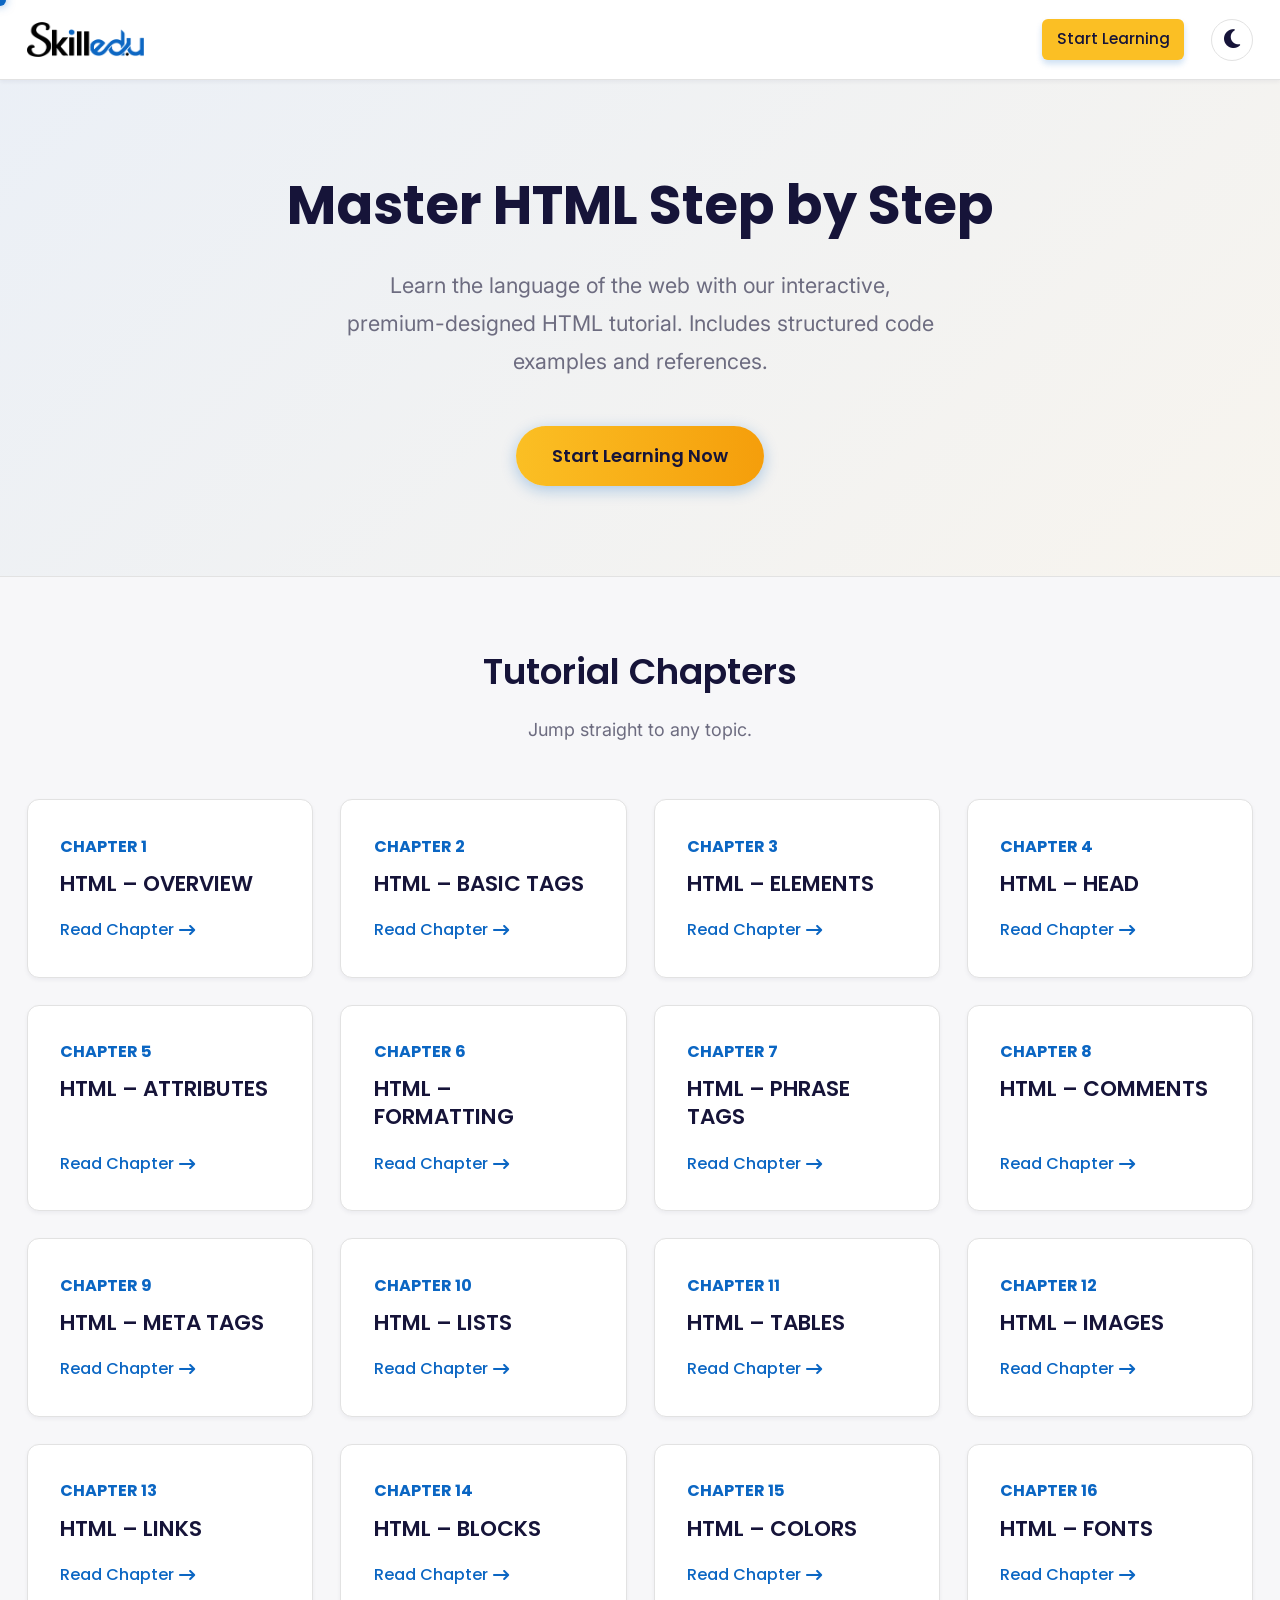
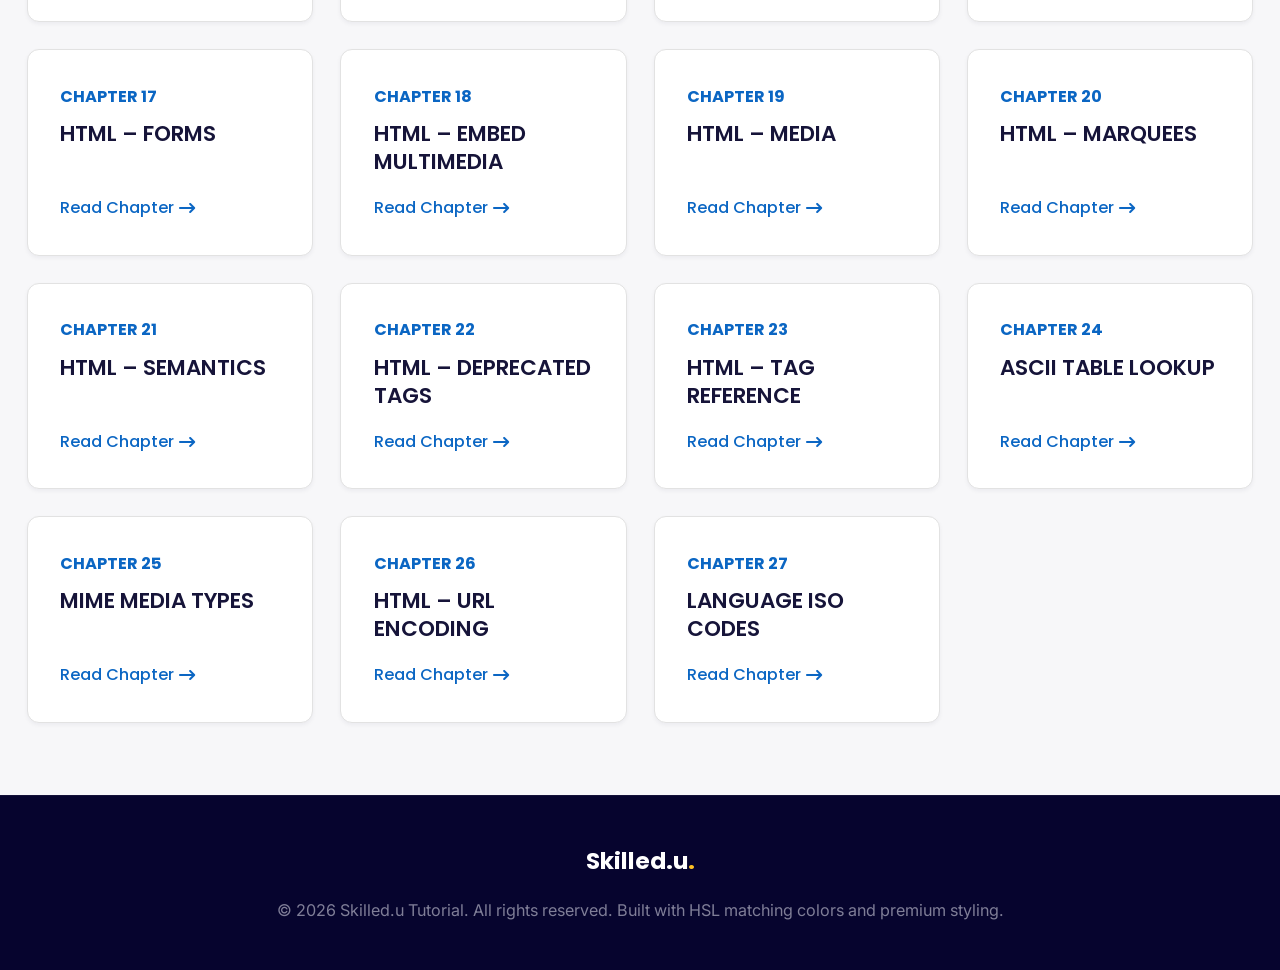
==== index.html @ fddc38c9 "Restructure: Move files to root directory for clean structure" ====
<!DOCTYPE html>
<html lang="en">

<head>
  <meta charset="UTF-8">
  <meta name="viewport" content="width=device-width, initial-scale=1.0">
  <title>Skilled.u - HTML Interactive Tutorial</title>
  <meta name="description"
    content="Learn HTML interactively from absolute basics to advanced reference tables with the Skilled.u premium style tutorial." />
  <meta property="og:title" content="Skilled.u - HTML Interactive Tutorial" />
  <meta property="og:description" content="Learn HTML interactively from absolute basics to advanced reference tables with the Skilled.u premium style tutorial." />
  <meta property="og:image" content="assets/images/skilledu-logo.png" />
  <meta property="og:type" content="website" />
  <meta name="twitter:card" content="summary_large_image" />
  <meta name="twitter:title" content="Skilled.u - HTML Interactive Tutorial" />
  <meta name="twitter:description" content="Learn HTML interactively from absolute basics to advanced reference tables with the Skilled.u premium style tutorial." />
  <meta name="robots" content="index, follow" />
  <!-- REPLACE WITH ACTUAL DOMAIN -->
  <link rel="canonical" href="https://example.com/index.html">
  <meta name="author" content="Skilled.u">
  <meta http-equiv="content-language" content="en">
  <meta name="theme-color" content="#0b66c3">
  <link rel="stylesheet" href="assets/css/style.css">
  <!-- FontAwesome Icons for Theme Toggle & UI Elements -->
  <link rel="stylesheet" href="https://cdnjs.cloudflare.com/ajax/libs/font-awesome/6.4.0/css/all.min.css">
  <!-- REPLACE WITH ACTUAL DOMAIN -->
  <script type="application/ld+json">
  {
    "@context": "https://schema.org",
    "@type": "Course",
    "name": "Skilled.u - HTML Interactive Tutorial",
    "description": "Learn HTML interactively from absolute basics to advanced reference tables with the Skilled.u premium style tutorial.",
    "provider": {
      "@type": "Organization",
      "name": "Skilled.u",
      "sameAs": "https://example.com"
    }
  }
  </script>
</head>

<body>

  <!-- Custom Cursor -->
  <div class="custom-cursor" id="customCursor"></div>

  <!-- Sticky Header -->
  <header class="main-header" id="mainHeader">
    <div class="container header-container">
      <a href="index.html" class="logo-link">
        <img src="assets/images/skilledu-logo-cropped.png" alt="Skilled.u HTML Tutorial Logo" class="navbar-logo navbar-logo-light">
        <img src="assets/images/Skilledu Logo White-cropped.png" alt="Skilled.u HTML Tutorial Logo"
          class="navbar-logo navbar-logo-dark">
      </a>

      <div class="header-actions">
        <a href="tutorial.html#ch1" class="back-home-btn">Start Learning</a>

        <!-- Theme Toggle -->
        <button class="theme-toggle-btn" id="themeToggleBtn" onclick="toggleTheme()" aria-label="Toggle Theme">
          <i class="fa-solid fa-moon moon-icon"></i>
          <i class="fa-solid fa-sun sun-icon"></i>
        </button>
      </div>
    </div>
  </header>

  <!-- Hero Section -->
  <section class="hero-section">
    <div class="container">
      <h1 class="hero-title">Master HTML Step by Step</h1>
      <p class="hero-subtitle">Learn the language of the web with our interactive, premium-designed HTML tutorial.
        Includes structured code examples and references.</p>
      <div class="cta-group">
        <a href="tutorial.html#ch1" class="primary-btn">Start Learning Now</a>
      </div>
    </div>
  </section>

  <!-- Chapters Search & List Grid -->
  <section class="chapters-section">
    <div class="container">
      <h2 class="section-title">Tutorial Chapters</h2>
      <p class="section-desc">Jump straight to any topic.</p>

      <!-- Dynamically filled grid -->
      <div class="chapters-grid" id="chaptersGrid">
        <!-- Chapters loaded by JavaScript from chapters.js -->
      </div>
    </div>
  </section>

  <!-- Footer Section -->
  <footer class="footer">
    <div class="container">
      <div class="footer-logo">
        <span>Skilled</span><span>.u</span><span class="highlight">.</span>
      </div>
      <p>&copy; 2026 Skilled.u Tutorial. All rights reserved. Built with HSL matching colors and premium styling.</p>
    </div>
  </footer>

  <!-- Chapters DB & Base JS -->
  <script src="assets/js/chapters.js"></script>
  <script>
    // Theme Management
    if (localStorage.getItem('theme') === 'dark') {
      document.body.classList.add('dark-mode');
    }

    function toggleTheme() {
      document.body.classList.toggle('dark-mode');
      if (document.body.classList.contains('dark-mode')) {
        localStorage.setItem('theme', 'dark');
      } else {
        localStorage.setItem('theme', 'light');
      }
    }

    // Load Chapters into landing page cards
    const grid = document.getElementById('chaptersGrid');

    function renderChapters() {
      grid.innerHTML = '';
      // HTML_TUTORIAL_DATA is imported from chapters.js
      if (typeof HTML_TUTORIAL_DATA === 'undefined') {
        console.error('HTML_TUTORIAL_DATA not found. Make sure chapters.js is loaded.');
        grid.innerHTML = '<p style="text-align: center; color: red;">Failed to load chapters. Please refresh the page.</p>';
        return;
      }

      Object.keys(HTML_TUTORIAL_DATA).forEach((key, index) => {
        const item = HTML_TUTORIAL_DATA[key];
        const card = document.createElement('div');
        card.className = 'chapter-card';
        card.onclick = () => {
          window.location.href = `tutorial.html#${key}`;
        };

        card.innerHTML = `
          <div class="chapter-number">Chapter ${index + 1}</div>
          <h3 class="chapter-title">${item.title}</h3>
          <div class="card-footer">
            <span>Read Chapter</span> <i class="fa-solid fa-arrow-right-long"></i>
          </div>
        `;
        grid.appendChild(card);
      });
    }


    // Initialize
    window.addEventListener('DOMContentLoaded', () => {
      renderChapters(); 

      // Custom Cursor
      const cursor = document.getElementById('customCursor');

      if (cursor) {
        document.addEventListener('mousemove', (e) => {
          cursor.style.left = e.clientX + 'px';
          cursor.style.top = e.clientY + 'px';
        });

        // Hide cursor when leaving window
        document.addEventListener('mouseleave', () => {
          cursor.style.opacity = '0';
        });

        document.addEventListener('mouseenter', () => {
          cursor.style.opacity = '1';
        });
      }
    });
  </script>
</body>

</html>
---- assets/css/style.css ----
/* CSS style for Skilled.u HTML Tutorial App */

@import url("https://fonts.googleapis.com/css2?family=Inter:wght@400;500;600&family=Poppins:wght@400;500;600;700&display=swap");

:root {
  /* Skilled.u Colors */
  --primary-color: #0b66c3;
  --secondary-color: #FFC224;
  --bg-color: #F7F7F9;
  --panel-bg: #ffffff;
  --heading-color: #161439;
  --text-color: #6D6C80;
  --border-color: #E2E2E2;
  --code-bg: #1e1b4b;
  --code-text: #e2e8f0;
  --transition-speed: 0.3s;
  --shadow-sm: 0 2px 4px rgba(22, 20, 57, 0.05);
  --shadow-md: 0 8px 16px rgba(22, 20, 57, 0.08);
  --shadow-lg: 0 16px 24px rgba(22, 20, 57, 0.12);
  --sidebar-width: 320px;
  
  --font-body: 'Inter', sans-serif;
  --font-heading: 'Poppins', sans-serif;
}

/* Dark Mode Variables */
body.dark-mode {
  --bg-color: #121212;
  --panel-bg: #1e1e1e;
  --heading-color: #ffffff;
  --text-color: #e0e0e0;
  --border-color: #333333;
  --code-bg: #000000;
  --shadow-sm: 0 2px 4px rgba(0, 0, 0, 0.2);
  --shadow-md: 0 8px 16px rgba(0, 0, 0, 0.3);
  --shadow-lg: 0 16px 24px rgba(0, 0, 0, 0.4);
}

* {
  box-sizing: border-box;
  margin: 0;
  padding: 0;
}

button {
  cursor: pointer;
}

body {
  font-family: var(--font-body);
  font-size: 1rem;
  line-height: 1.75;
  color: var(--text-color);
  background-color: var(--bg-color);
  transition: background-color var(--transition-speed), color var(--transition-speed);
}

html {
  scroll-behavior: smooth;
  scroll-padding-top: 80px;
  /* Fluid typography: 14px on mobile, scales to 18px on large screens */
  font-size: clamp(14px, 1vw + 10px, 18px);
}

h1, h2, h3, h4, h5, h6 {
  font-family: var(--font-heading);
  color: var(--heading-color);
  font-weight: 600;
  line-height: 1.3;
  margin-bottom: 1rem;
  transition: color var(--transition-speed);
}



a {
  color: var(--primary-color);
  text-decoration: none;
  transition: color var(--transition-speed);
}

a:hover {
  color: var(--secondary-color);
}

/* Scrollbar Customization */
::-webkit-scrollbar {
  width: 8px;
  height: 8px;
}
::-webkit-scrollbar-track {
  background: var(--bg-color);
}
::-webkit-scrollbar-thumb {
  background: var(--border-color);
  border-radius: 4px;
}
::-webkit-scrollbar-thumb:hover {
  background: var(--text-color);
}

/* Custom Cursor */
.custom-cursor {
  position: fixed;
  width: 12px;
  height: 12px;
  background-color: #0b66c3;
  border-radius: 50%;
  pointer-events: none;
  z-index: 9999;
  transform: translate(-50%, -50%);
  transition: transform 0.1s ease-out, left 0.1s ease-out, top 0.1s ease-out, opacity 0.3s;
  box-shadow: 0 0 10px rgba(11, 102, 195, 0.5);
}

body.dark-mode .custom-cursor {
  background-color: #fbbf24;
  box-shadow: 0 0 10px rgba(251, 191, 36, 0.5);
}

/* Hide custom cursor on touch devices */
@media (hover: none) and (pointer: coarse) {
  .custom-cursor {
    display: none !important;
  }
}

/* Layout Utilities */
.container {
  max-width: 1400px;
  margin: 0 auto;
  padding: 0 1.5rem;
}

/* Header Styles */
.main-header {
  position: sticky;
  top: 0;
  z-index: 1000;
  background-color: var(--panel-bg);
  border-bottom: 1px solid var(--border-color);
  box-shadow: var(--shadow-sm);
  height: 80px;
  display: flex;
  align-items: center;
  transition: background-color var(--transition-speed), border-color var(--transition-speed);
}

.header-container {
  display: flex;
  justify-content: space-between;
  align-items: center;
  width: 100%;
}

.logo-link {
  display: flex;
  align-items: center;
  gap: 10px;
  font-family: var(--font-heading);
  font-size: 1.5rem;
  font-weight: 700;
  color: var(--heading-color);
}

.logo-link span.highlight {
  color: var(--primary-color);
}
.logo-link span.dot {
  color: var(--secondary-color);
}

.logo-img {
  height: 42px;
}

.navbar-logo {
  height: 35px;
  width: auto;
  object-fit: contain;
  transition: opacity var(--transition-speed), transform var(--transition-speed);
}

.navbar-logo-light {
  display: block;
}

.navbar-logo-dark {
  display: none;
}

body.dark-mode .navbar-logo-light {
  display: none;
}

body.dark-mode .navbar-logo-dark {
  display: block;
}

.navbar-logo:hover {
  opacity: 0.85;
  transform: scale(1.03);
}

.header-actions {
  display: flex;
  align-items: center;
  gap: 1.5rem;
}

/* Theme Toggle Button */
.theme-toggle-btn {
  background: none;
  border: 1px solid var(--border-color);
  color: var(--heading-color);
  width: 42px;
  height: 42px;
  border-radius: 50%;
  cursor: pointer;
  display: flex;
  align-items: center;
  justify-content: center;
  font-size: 1.2rem;
  transition: background-color var(--transition-speed), border-color var(--transition-speed);
}

.theme-toggle-btn:hover {
  background-color: var(--bg-color);
  border-color: var(--primary-color);
}

.theme-toggle-btn .sun-icon {
  display: none;
}
body.dark-mode .theme-toggle-btn .moon-icon {
  display: none;
}
body.dark-mode .theme-toggle-btn .sun-icon {
  display: block;
  color: var(--secondary-color);
}

.back-home-btn {
  background-color: #fbbf24;
  color: #161439;
  padding: 0.4rem 0.8rem;
  border-radius: 6px;
  font-family: var(--font-heading);
  font-weight: 500;
  font-size: 0.85rem;
  box-shadow: 0 4px 6px rgba(11, 102, 195, 0.2);
  transition: background-color var(--transition-speed), transform 0.2s;
}

.back-home-btn:hover {
  background-color: #f59e0b;
  color: #161439;
  transform: translateY(-2px);
}

.burger-menu {
  display: none;
  background: none;
  border: none;
  color: var(--heading-color);
  font-size: 1.5rem;
  cursor: pointer;
}

/* Hero Section (Landing Page) */
.hero-section {
  padding: 5rem 0;
  text-align: center;
  background: linear-gradient(135deg, rgba(11, 102, 195, 0.05) 0%, rgba(255, 194, 36, 0.05) 100%);
  border-bottom: 1px solid var(--border-color);
  transition: border-color var(--transition-speed);
}

.hero-title {
  font-size: 3rem;
  font-weight: 700;
  margin-bottom: 1.5rem;
  opacity: 0;
  animation: fadeInUp 1s ease-out forwards;
  animation-delay: 0.3s;
}

.hero-subtitle {
  font-size: 1.2rem;
  max-width: 600px;
  margin: 0 auto 2.5rem auto;
  opacity: 0;
  animation: fadeInUp 1s ease-out forwards;
  animation-delay: 0.5s;
}

.cta-group {
  display: flex;
  justify-content: center;
  gap: 1.2rem;
  opacity: 0;
  animation: fadeInUp 1s ease-out forwards;
  animation-delay: 0.7s;
}

.primary-btn {
  background: linear-gradient(90deg, #fbbf24 0%, #f59e0b 100%);
  color: #161439;
  padding: 0.8rem 2rem;
  border-radius: 30px;
  font-family: var(--font-heading);
  font-weight: 600;
  box-shadow: 0 4px 15px rgba(11, 102, 195, 0.3);
  transition: transform 0.2s, box-shadow 0.2s;
}

.primary-btn:hover {
  transform: translateY(-2px);
  box-shadow: 0 6px 20px rgba(251, 191, 36, 0.4);
  color: #161439;
}

.secondary-btn {
  background-color: #fbbf24;
  border: 2px solid #f59e0b;
  color: #161439;
  padding: 0.8rem 2rem;
  border-radius: 30px;
  font-family: var(--font-heading);
  font-weight: 600;
  transition: background-color var(--transition-speed), color var(--transition-speed), transform 0.2s;
}

.secondary-btn:hover {
  background-color: #f59e0b;
  color: #161439;
  transform: translateY(-2px);
}

/* Chapters Grid (Landing Page) */
.chapters-section {
  padding: 4rem 0;
}

.section-title {
  text-align: center;
  font-size: 2rem;
  margin-bottom: 1rem;
}

.section-desc {
  text-align: center;
  max-width: 500px;
  margin: 0 auto 3rem auto;
}

.search-container {
  max-width: 500px;
  margin: 0 auto 3rem auto;
  position: relative;
}

.search-input {
  width: 100%;
  padding: 1rem 1.5rem;
  border: 2px solid var(--border-color);
  border-radius: 30px;
  font-size: 1rem;
  font-family: var(--font-body);
  background-color: var(--panel-bg);
  color: var(--heading-color);
  box-shadow: var(--shadow-sm);
  transition: border-color var(--transition-speed), box-shadow var(--transition-speed);
}

.search-input:focus {
  outline: none;
  border-color: var(--primary-color);
  box-shadow: 0 0 10px rgba(11, 102, 195, 0.15);
}

.chapters-grid {
  display: grid;
  grid-template-columns: repeat(auto-fill, minmax(280px, 1fr));
  gap: 1.5rem;
}

.chapter-card {
  background-color: var(--panel-bg);
  border: 1px solid var(--border-color);
  border-radius: 12px;
  padding: 1.8rem;
  box-shadow: var(--shadow-sm);
  transition: transform 0.2s, box-shadow 0.2s, background-color var(--transition-speed), border-color var(--transition-speed);
  cursor: pointer;
  display: flex;
  flex-direction: column;
  height: 100%;
}

.chapter-card:hover {
  transform: translateY(-5px);
  box-shadow: var(--shadow-lg);
  border-color: var(--primary-color);
}

.chapter-number {
  font-family: var(--font-heading);
  font-size: 0.9rem;
  font-weight: 700;
  color: var(--primary-color);
  text-transform: uppercase;
  margin-bottom: 0.5rem;
}

.chapter-title {
  font-size: 1.2rem;
  font-weight: 600;
  margin-bottom: 1rem;
  color: var(--heading-color);
}

.chapter-card .card-footer {
  margin-top: auto;
  font-family: var(--font-heading);
  font-weight: 500;
  font-size: 0.9rem;
  color: var(--primary-color);
  display: flex;
  align-items: center;
  gap: 5px;
}

/* Core Interface: Sidebar + Main Panel */
.tutorial-layout {
  display: flex;
  height: calc(100vh - 80px);
  overflow: hidden;
  position: relative;
}

.sidebar {
  width: var(--sidebar-width);
  background-color: var(--panel-bg);
  border-right: 1px solid var(--border-color);
  display: flex;
  flex-direction: column;
  height: 100%;
  flex-shrink: 0;
  transition: transform var(--transition-speed), background-color var(--transition-speed), border-color var(--transition-speed);
}

.sidebar-search-box {
  padding: 1rem;
  border-bottom: 1px solid var(--border-color);
  position: relative;
}

.sidebar-search {
  width: 100%;
  padding: 0.7rem 2.5rem 0.7rem 1.2rem;
  border: 1px solid var(--border-color);
  border-radius: 20px;
  font-size: 0.9rem;
  background-color: var(--bg-color);
  color: var(--heading-color);
  outline: none;
}

.clear-search-btn {
  position: absolute;
  right: 1.5rem;
  top: 50%;
  transform: translateY(-50%);
  background: none;
  border: none;
  color: var(--text-color);
  cursor: pointer;
  display: none;
  font-size: 1rem;
  padding: 5px;
}
.clear-search-btn:hover {
  color: var(--primary-color);
}

.sidebar-search:focus {
  border-color: var(--primary-color);
}

.sidebar-menu {
  flex-grow: 1;
  overflow-y: auto;
  padding: 1rem 0;
  list-style: none;
}

.sidebar-item a {
  display: flex;
  padding: 0.75rem 1.5rem;
  color: var(--text-color);
  font-weight: 500;
  font-size: 0.95rem;
  border-left: 3px solid transparent;
  transition: all 0.2s;
}

.sidebar-item a:hover {
  background-color: var(--bg-color);
  color: var(--primary-color);
}

.sidebar-item.active a {
  background-color: rgba(11, 102, 195, 0.08);
  color: var(--primary-color);
  border-left-color: var(--primary-color);
  font-weight: 600;
}

/* Main Content Area */
.content-area {
  flex-grow: 1;
  overflow-y: auto;
  background-color: var(--bg-color);
  display: flex;
  flex-direction: column;
  height: 100%;
  transition: background-color var(--transition-speed);
}

.tutorial-content {
  max-width: 900px;
  width: 100%;
  margin: 0 auto;
  padding: 3rem 2rem;
  flex-grow: 1;
}

.chapter-body {
  line-height: 1.85;
}

.chapter-body > *:first-child {
  margin-top: 0;
}

.chapter-header-box {
  border-bottom: 2px solid var(--border-color);
  padding-bottom: 1.5rem;
  margin-bottom: 2.5rem;
}

.chapter-tag {
  color: var(--primary-color);
  font-weight: 700;
  text-transform: uppercase;
  font-size: 0.9rem;
  letter-spacing: 1px;
  margin-bottom: 0.5rem;
}

.main-chapter-title {
  color: var(--heading-color) !important;
  opacity: 1 !important;
  font-size: 2.4rem;
  font-weight: 700;
  margin-bottom: 2rem;
  border-bottom: 4px solid var(--primary-color);
  padding: 15px 20px;
  background-color: rgba(11, 102, 195, 0.05);
  border-radius: 8px 8px 0 0;
}

body.dark-mode .main-chapter-title {
  background-color: rgba(251, 191, 36, 0.05);
  border-bottom-color: var(--secondary-color);
}

/* Chapter text styles */
.chapter-subheading {
  font-size: 1.8rem;
  margin-top: 2rem;
  margin-bottom: 1rem;
}

/* Level 2: Major Section (h2) */
.section-heading-main {
  font-size: 1.65rem;
  font-weight: 700;
  margin-top: 2.5rem;
  margin-bottom: 1.2rem;
  color: var(--heading-color);
  background-color: rgba(11, 102, 195, 0.08);
  padding: 12px 18px;
  border-left: 5px solid var(--primary-color);
  border-radius: 0 8px 8px 0;
  box-shadow: 0 2px 4px rgba(11, 102, 195, 0.05);
}

body.dark-mode .section-heading-main {
  background-color: rgba(255, 255, 255, 0.03);
  border-left-color: var(--secondary-color);
  box-shadow: none;
}

/* Level 3: Sub Topic (h3) */
.section-heading-sub {
  font-size: 1.25rem;
  font-weight: 600;
  margin-top: 1.2rem;
  margin-bottom: 0.8rem;
  color: var(--heading-color);
  padding-left: 15px;
  border-left: 3px solid rgba(11, 102, 195, 0.4);
  margin-left: 5px;
}

body.dark-mode .section-heading-sub {
  border-left-color: rgba(251, 191, 36, 0.4);
}

.tutorial-para {
  margin-bottom: 1.5rem;
  font-size: 1.05rem;
}

/* Code Highlights inside paragraphs */
code {
  font-family: Consolas, Monaco, 'Andale Mono', monospace;
  font-size: 0.9em;
  padding: 2px 6px;
  border-radius: 4px;
  background-color: rgba(22, 20, 57, 0.05);
  color: #d63384;
}

body.dark-mode code {
  background-color: rgba(255, 255, 255, 0.08);
  color: #ff79c6;
}

/* Class and attributes nested highlight classes */
code.inline-tag {
  color: #0000ff; /* VS Code Light Tag */
  font-weight: 600;
}
body.dark-mode code.inline-tag {
  color: #569cd6; /* VS Code Dark Tag */
}

code.inline-attr {
  color: #ff0000; /* VS Code Light Attr */
}
body.dark-mode code.inline-attr {
  color: #9cdcfe; /* VS Code Dark Attr */
}

/* Lists styling */
.chapter-body ul, .chapter-body ol {
  padding-left: 2.5rem;
  margin-bottom: 1rem;
}

.chapter-body ul li, .chapter-body ol li {
  margin-bottom: 0.4rem;
  line-height: 1.6;
}

.result-desc ul, .result-desc ol {
  padding-left: 2rem;
  margin-top: 0.8rem;
  margin-bottom: 0.8rem;
}

.tutorial-list {
  padding-left: 1.5rem;
  margin-bottom: 1.5rem;
  list-style-type: disc;
}

ol.tutorial-list {
  list-style-type: decimal;
}

.tutorial-list li {
  margin-bottom: 0.6rem;
  font-size: 1.05rem;
}

/* Tables styling */
.table-responsive {
  width: 100%;
  overflow-x: auto;
  margin: 1.5rem 0;
  border-radius: 8px;
  border: 1px solid var(--border-color);
  box-shadow: var(--shadow-sm);
}

.tutorial-table {
  width: 100%;
  border-collapse: collapse;
  text-align: left;
  background-color: var(--panel-bg);
}

.tutorial-table th, .tutorial-table td {
  padding: 12px 16px;
  border: 1px solid var(--border-color);
  font-size: 0.95rem;
}

.tutorial-table th {
  background-color: rgba(11, 102, 195, 0.05);
  color: var(--heading-color);
  font-weight: 600;
}

.tutorial-table tr:nth-child(even) {
  background-color: rgba(0, 0, 0, 0.015);
}

body.dark-mode .tutorial-table tr:nth-child(even) {
  background-color: rgba(255, 255, 255, 0.02);
}

/* Color name tables: entire row uses that color */
.tutorial-table tr.color-row {
  background-color: var(--row-color) !important;
}

.tutorial-table tr.color-row > td {
  background-color: var(--row-color) !important;
  color: inherit;
  border-color: rgba(0, 0, 0, 0.12);
  font-weight: 500;
}

.tutorial-table tr.color-row > td.color-swatch-cell {
  padding: 0 !important;
  width: 15%;
  min-width: 120px;
  vertical-align: middle;
}

.tutorial-table tr.color-row > td.color-swatch-cell .color-swatch-fill {
  display: block;
  width: 100%;
  min-height: 48px;
  height: 100%;
  background-color: var(--row-color);
}

.color-demo-btn {
  padding: 6px 12px;
  border-radius: 6px;
  font-size: 0.85rem;
  font-weight: 600;
  cursor: pointer;
  transition: background-color 0.2s ease, color 0.2s ease;
}

.color-demo-btn:hover {
  opacity: 0.85;
}

/* Result Box Style */
.result-desc {
  background-color: rgba(255, 194, 36, 0.08);
  border-left: 4px solid var(--secondary-color);
  padding: 12px 18px;
  border-radius: 0 8px 8px 0;
  margin: 1.2rem 0;
  font-size: 1.02rem;
  color: var(--heading-color);
}

/* Code Blocks Styling */
.code-block-container {
  background-color: var(--code-bg);
  border-radius: 10px;
  overflow: hidden;
  margin: 1.8rem 0;
  box-shadow: var(--shadow-md);
  border: 1px solid rgba(255, 255, 255, 0.05);
}

.code-block-header {
  background-color: rgba(0, 0, 0, 0.25);
  color: #a5a3c2;
  padding: 10px 18px;
  display: flex;
  justify-content: space-between;
  align-items: center;
  font-family: var(--font-heading);
  font-size: 0.85rem;
  font-weight: 500;
  border-bottom: 1px solid rgba(255, 255, 255, 0.05);
}

.code-actions {
  display: flex;
  gap: 10px;
}

.code-actions button {
  background: transparent;
  border: 1px solid rgba(255, 255, 255, 0.15);
  color: #d1d5db;
  padding: 4px 10px;
  border-radius: 4px;
  cursor: pointer;
  font-size: 0.8rem;
  transition: all 0.2s;
}

.code-actions button:hover {
  background-color: rgba(255, 255, 255, 0.1);
  color: #ffffff;
}

.code-actions button.try-btn {
  background-color: var(--secondary-color);
  color: #161439;
  border-color: var(--secondary-color);
  font-weight: 600;
}

.code-actions button.try-btn:hover {
  background-color: #e5ad1c;
  color: #161439;
}

.code-preview {
  margin: 0;
  padding: 1.2rem;
  overflow-x: auto;
}

.code-preview code,
body.dark-mode .code-preview code {
  background-color: transparent !important;
  color: var(--code-text);
  padding: 0;
  font-family: Consolas, Monaco, monospace;
  font-size: 0.9rem;
  line-height: 1.5;
}

/* Force DOCTYPE to look like a tag in VS Code */
.code-preview code .hljs-meta,
.code-preview code .hljs-meta .hljs-keyword {
  color: #569cd6 !important; /* VS Code Dark blue (since code blocks are always dark) */
}

/* Nav Controls at Chapter Bottom */
.content-navigation {
  display: flex;
  justify-content: space-between;
  padding: 2rem 0;
  border-top: 1px solid var(--border-color);
  margin-top: 4rem;
}

.nav-link-btn {
  background-color: var(--panel-bg);
  border: 1px solid var(--border-color);
  color: var(--heading-color);
  padding: 0.75rem 1.5rem;
  border-radius: 8px;
  font-weight: 600;
  font-family: var(--font-heading);
  display: flex;
  align-items: center;
  gap: 8px;
  box-shadow: var(--shadow-sm);
  transition: all 0.2s;
  cursor: pointer;
}

.nav-link-btn:hover {
  border-color: var(--primary-color);
  color: var(--primary-color);
  transform: translateY(-1px);
  box-shadow: var(--shadow-md);
}



/* Code Playground Modal / Split view */
.playground-modal {
  position: fixed;
  top: 0;
  left: 0;
  width: 100vw;
  height: 100vh;
  background-color: rgba(6, 4, 46, 0.6);
  backdrop-filter: blur(4px);
  z-index: 2000;
  display: none;
  align-items: center;
  justify-content: center;
  padding: 2rem;
}

.playground-container {
  width: 100%;
  max-width: 1300px;
  height: 85vh;
  background-color: var(--panel-bg);
  border-radius: 12px;
  box-shadow: var(--shadow-lg);
  display: flex;
  flex-direction: column;
  overflow: hidden;
  border: 1px solid var(--border-color);
  animation: modalFadeIn 0.3s ease;
}

@keyframes modalFadeIn {
  from { transform: scale(0.95); opacity: 0; }
  to { transform: scale(1); opacity: 1; }
}

@keyframes fadeInUp {
  from {
    opacity: 0;
    transform: translateY(30px);
  }
  to {
    opacity: 1;
    transform: translateY(0);
  }
}

.playground-header {
  padding: 12px 20px;
  background-color: rgba(11, 102, 195, 0.05);
  border-bottom: 1px solid var(--border-color);
  display: flex;
  justify-content: space-between;
  align-items: center;
}

.playground-title {
  font-family: var(--font-heading);
  font-size: 1.1rem;
  font-weight: 600;
  color: var(--heading-color);
  display: flex;
  align-items: center;
  gap: 10px;
}

.playground-actions {
  display: flex;
  gap: 12px;
}

.playground-actions button {
  padding: 6px 16px;
  border-radius: 6px;
  font-family: var(--font-heading);
  font-size: 0.9rem;
  font-weight: 600;
  cursor: pointer;
  transition: all 0.2s;
}

.playground-run-btn {
  background-color: #fbbf24;
  color: #161439;
  border: none;
  box-shadow: 0 2px 4px rgba(251, 191, 36, 0.2);
}

.playground-run-btn:hover {
  background-color: #f59e0b;
}

.playground-close-btn {
  background: transparent;
  border: 1px solid var(--border-color);
  color: var(--heading-color);
}

.playground-close-btn:hover {
  background-color: rgba(0,0,0,0.05);
}

.playground-workspace {
  flex-grow: 1;
  display: flex;
  overflow: hidden;
}

.editor-pane, .preview-pane {
  width: 50%;
  height: 100%;
  display: flex;
  flex-direction: column;
}

.editor-pane {
  border-right: 1px solid var(--border-color);
  background-color: #1e1b4b;
}

.editor-pane-header, .preview-pane-header {
  padding: 8px 16px;
  font-size: 0.8rem;
  font-weight: 600;
  text-transform: uppercase;
  color: #7F7E97;
  border-bottom: 1px solid var(--border-color);
}

.editor-pane-header {
  background-color: rgba(0, 0, 0, 0.2);
  border-bottom-color: rgba(255,255,255,0.05);
}

.preview-pane-header {
  background-color: var(--bg-color);
}

.playground-error {
  background-color: #fee2e2;
  color: #b91c1c;
  border-bottom: 1px solid #f87171;
  padding: 10px 16px;
  font-family: var(--font-body);
  font-size: 0.9rem;
  max-height: 150px;
  overflow-y: auto;
}
.playground-error ul {
  margin: 5px 0 0 20px;
  padding: 0;
}
.playground-error li {
  margin-bottom: 4px;
}
body.dark-mode .playground-error {
  background-color: rgba(220, 38, 38, 0.2);
  color: #fca5a5;
  border-bottom: 1px solid rgba(248, 113, 113, 0.3);
}

.code-editor-textarea {
  width: 100%;
  flex-grow: 1;
  background-color: transparent;
  color: #f3f4f6;
  border: none;
  padding: 1rem;
  font-family: Consolas, Monaco, monospace;
  font-size: 0.95rem;
  resize: none;
  outline: none;
  line-height: 1.5;
}

/* CodeMirror customizations for the playground */
.editor-pane .CodeMirror {
  flex-grow: 1;
  height: 100%;
  font-family: Consolas, Monaco, monospace;
  font-size: 0.95rem;
}
.editor-pane .CodeMirror-scroll {
  padding: 0.5rem;
}

.preview-iframe {
  width: 100%;
  flex-grow: 1;
  border: none;
  background-color: #ffffff;
}

/* Footer Section */
.footer {
  background-color: #06042E;
  color: #7F7E97;
  padding: 2.5rem 0;
  text-align: center;
  border-top: 1px solid rgba(255, 255, 255, 0.05);
}

.footer p {
  font-size: 0.9rem;
}

.footer-logo {
  font-family: var(--font-heading);
  font-size: 1.3rem;
  font-weight: 700;
  color: #ffffff;
  margin-bottom: 0.8rem;
}

.footer-logo span.highlight {
  color: var(--secondary-color);
}

/* Responsive Design */
@media (max-width: 992px) {
  :root {
    --sidebar-width: 280px;
  }
  .hero-title {
    font-size: 2.4rem;
  }
}

@media (max-width: 768px) {
  .burger-menu {
    display: block;
  }
  
  .back-home-btn {
    display: none;
  }
  
  .navbar-logo {
    height: 28px;
  }
  
  .sidebar {
    position: absolute;
    top: 0;
    left: 0;
    z-index: 1500;
    transform: translateX(-100%);
    box-shadow: var(--shadow-lg);
  }
  
  .sidebar.open {
    transform: translateX(0);
  }
  
  /* Modal Overlay when sidebar is open */
  .sidebar-overlay {
    display: none;
    position: fixed;
    top: 80px;
    left: 0;
    width: 100vw;
    height: calc(100vh - 80px);
    background-color: rgba(6, 4, 46, 0.4);
    z-index: 1400;
  }
  
  .sidebar-overlay.active {
    display: block;
  }
  
  .playground-workspace {
    flex-direction: column;
  }
  
  .editor-pane, .preview-pane {
    width: 100%;
    height: 50%;
  }
  
  .editor-pane {
    border-right: none;
    border-bottom: 1px solid var(--border-color);
  }
  
  .playground-modal {
    padding: 10px;
  }
  
  .playground-container {
    height: 95vh;
  }
  
  .hero-title {
    font-size: 2rem;
  }
}

/* Progress Tracker Styles */
.sidebar-progress-container {
  padding: 1rem;
  border-bottom: 1px solid var(--border-color);
  background-color: var(--panel-bg);
}

.progress-text {
  font-family: var(--font-heading);
  font-size: 0.85rem;
  font-weight: 600;
  color: var(--heading-color);
  margin-bottom: 8px;
}

.progress-track {
  width: 100%;
  height: 6px;
  background-color: var(--border-color);
  border-radius: 4px;
  overflow: hidden;
}

.progress-fill {
  height: 100%;
  background-color: var(--primary-color);
  border-radius: 4px;
  transition: width 0.4s ease-out;
}

.mark-complete-container {
  border-top: 2px solid var(--border-color);
  padding-top: 1.5rem;
  margin-top: 2.5rem;
  display: flex;
  justify-content: flex-end;
}

.mark-complete-btn {
  background-color: var(--panel-bg);
  border: 1px solid var(--border-color);
  color: var(--text-color);
  padding: 0.75rem 1.5rem;
  border-radius: 8px;
  font-weight: 600;
  font-family: var(--font-heading);
  display: flex;
  align-items: center;
  gap: 8px;
  box-shadow: var(--shadow-sm);
  transition: all 0.2s;
  cursor: pointer;
}

.mark-complete-btn:hover {
  background-color: var(--bg-color);
  border-color: var(--primary-color);
  color: var(--primary-color);
}

.mark-complete-btn.completed {
  background-color: rgba(16, 185, 129, 0.1);
  border-color: #10b981;
  color: #10b981;
}

.mark-complete-btn.completed:hover {
  background-color: rgba(16, 185, 129, 0.2);
}

/* Breadcrumb Styles */
.breadcrumb-nav {
  padding: 1rem 1.5rem 0 1.5rem;
  background-color: transparent;
}

.breadcrumb-list {
  display: flex;
  flex-wrap: wrap;
  list-style: none;
  margin: 0;
  padding: 0;
  font-size: 0.9rem;
}

.breadcrumb-item + .breadcrumb-item::before {
  content: ">";
  padding: 0 0.5rem;
  color: var(--text-color);
}

.breadcrumb-item a {
  color: var(--primary-color);
  text-decoration: none;
}

.breadcrumb-item a:hover {
  text-decoration: underline;
}

.breadcrumb-item.active {
  color: var(--text-color);
}

/* CodeMirror VS Code Dark Theme */
.cm-s-vscode-dark.CodeMirror {
  background-color: var(--code-bg);
  color: #d4d4d4;
}
.cm-s-vscode-dark .CodeMirror-gutters {
  background: var(--code-bg);
  border-right: 1px solid rgba(255, 255, 255, 0.1);
}
.cm-s-vscode-dark .CodeMirror-linenumber {
  color: #858585;
}
.cm-s-vscode-dark .CodeMirror-cursor {
  border-left: 1px solid #d4d4d4;
}
.cm-s-vscode-dark .cm-tag {
  color: #569cd6;
}
.cm-s-vscode-dark .cm-attribute {
  color: #9cdcfe;
}
.cm-s-vscode-dark .cm-string {
  color: #d69d85;
}
.cm-s-vscode-dark .cm-bracket {
  color: #9b9b9b;
}
.cm-s-vscode-dark .cm-comment {
  color: #57a64a;
}
.cm-s-vscode-dark .cm-meta {
  color: #569cd6;
}
.cm-s-vscode-dark .cm-error {
  color: #f44747;
}
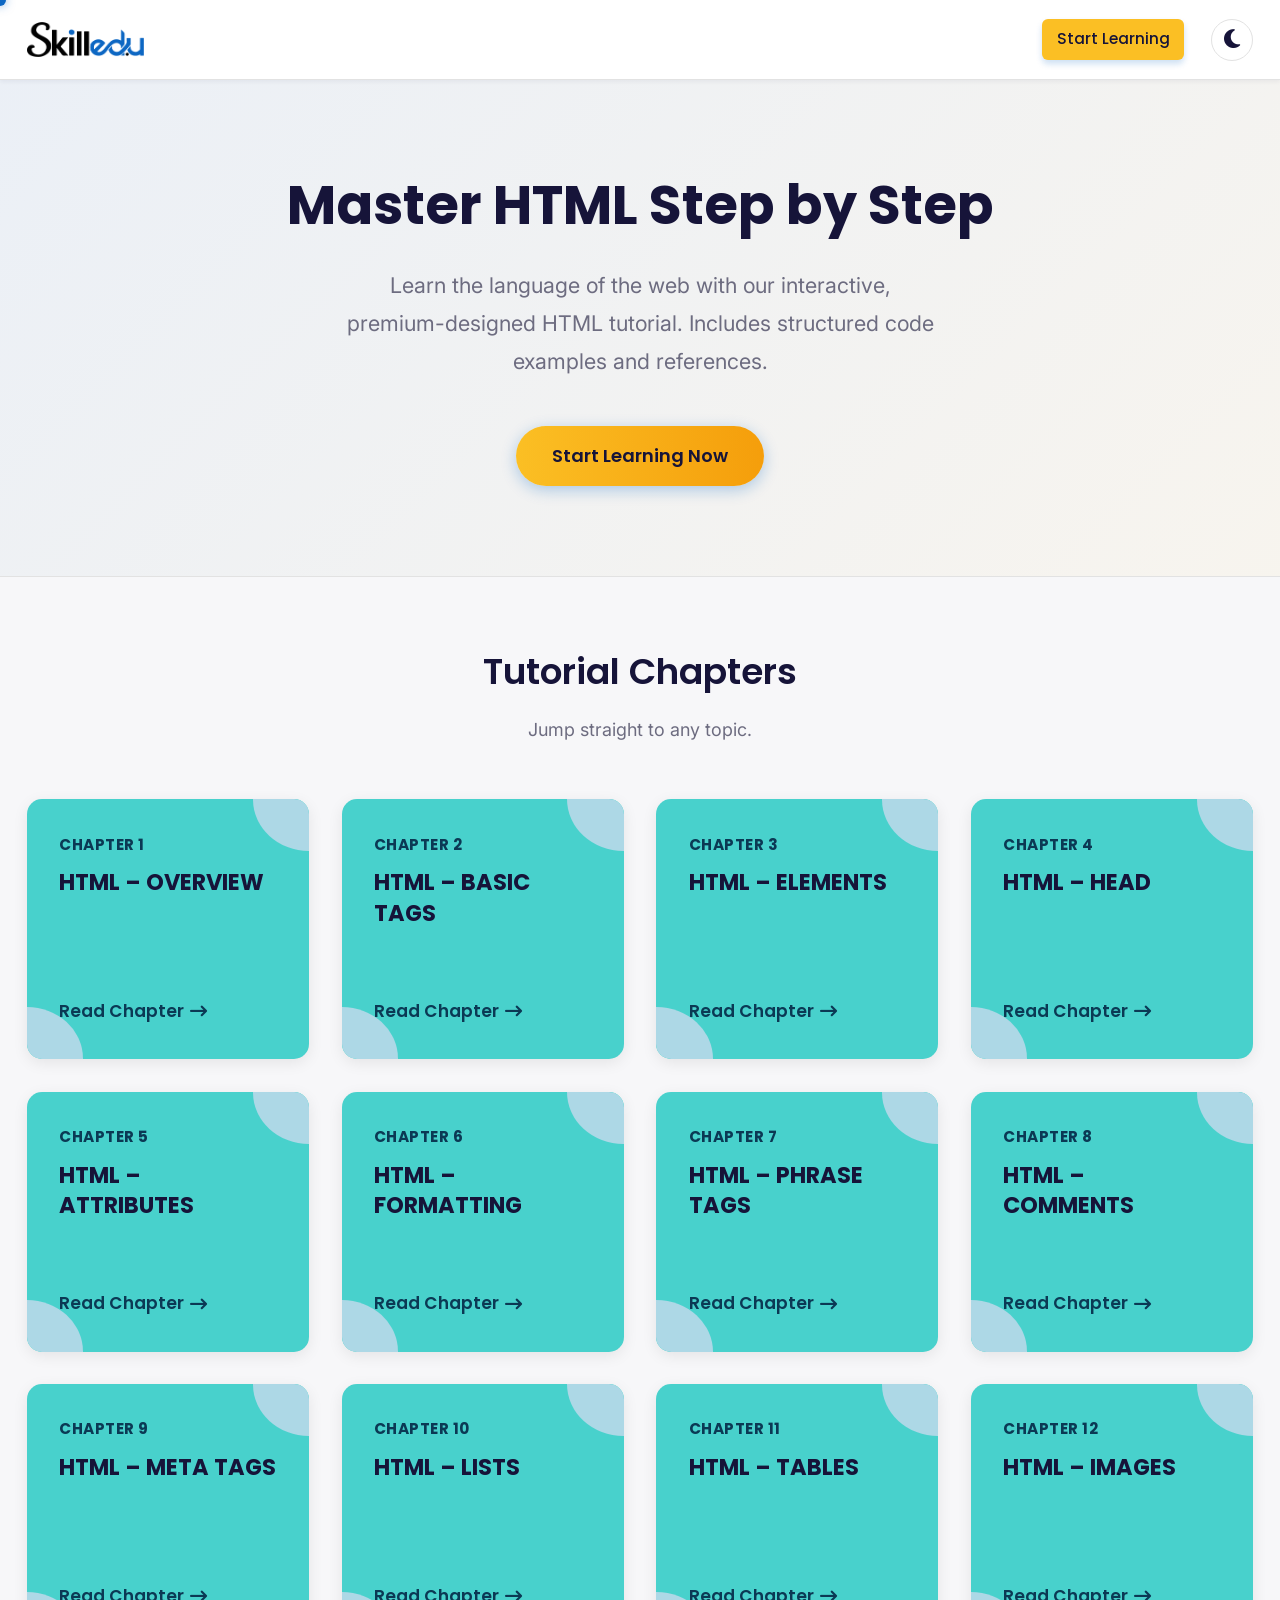
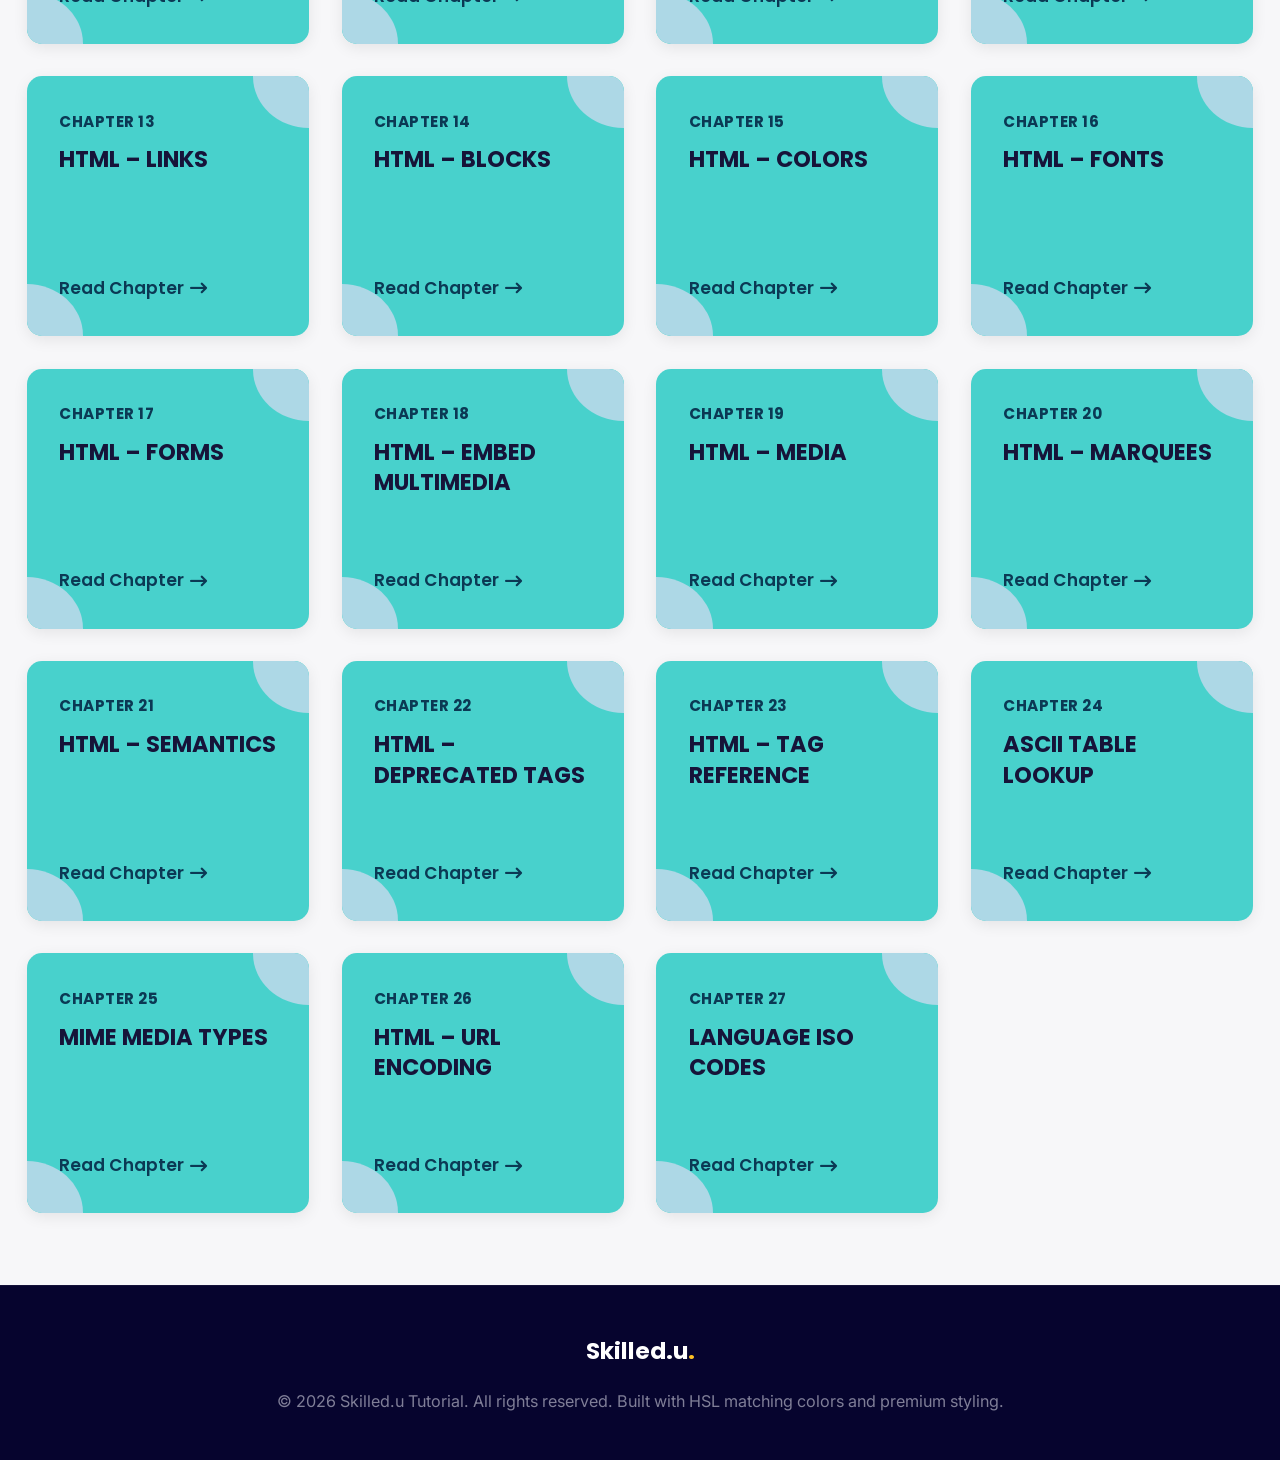
==== commit 71898152: "Update chapter cards design with Uiverse expanding corner effect" ====
--- a/index.html
+++ b/index.html
@@ -132,7 +132,7 @@
       Object.keys(HTML_TUTORIAL_DATA).forEach((key, index) => {
         const item = HTML_TUTORIAL_DATA[key];
         const card = document.createElement('div');
-        card.className = 'chapter-card';
+        card.className = 'chapter-card card';
         card.onclick = () => {
           window.location.href = `tutorial.html#${key}`;
         };
--- a/assets/css/style.css
+++ b/assets/css/style.css
@@ -382,53 +382,131 @@
 .chapters-grid {
   display: grid;
   grid-template-columns: repeat(auto-fill, minmax(280px, 1fr));
-  gap: 1.5rem;
-}
-
-.chapter-card {
-  background-color: var(--panel-bg);
-  border: 1px solid var(--border-color);
-  border-radius: 12px;
+  gap: 1.8rem;
+}
+
+/* From Uiverse.io by eslam-hany - adapted for Chapter Cards */
+.chapter-card,
+.card {
+  position: relative;
+  width: 100%;
+  min-height: 260px;
+  background: mediumturquoise;
+  display: flex;
+  flex-direction: column;
+  justify-content: space-between;
+  border-radius: 15px;
+  cursor: pointer;
   padding: 1.8rem;
-  box-shadow: var(--shadow-sm);
-  transition: transform 0.2s, box-shadow 0.2s, background-color var(--transition-speed), border-color var(--transition-speed);
-  cursor: pointer;
-  display: flex;
-  flex-direction: column;
+  overflow: hidden;
+  box-shadow: 0 4px 15px rgba(0, 0, 0, 0.08);
+  transition: transform 0.3s ease, box-shadow 0.3s ease;
+  z-index: 1;
+}
+
+.chapter-card::before,
+.chapter-card::after,
+.card::before,
+.card::after {
+  position: absolute;
+  content: "";
+  width: 20%;
+  height: 20%;
+  display: flex;
+  align-items: center;
+  justify-content: center;
+  font-size: 22px;
+  font-weight: bold;
+  background-color: lightblue;
+  transition: all 0.5s ease;
+  z-index: 2;
+  color: #161439;
+}
+
+.chapter-card::before,
+.card::before {
+  top: 0;
+  right: 0;
+  border-radius: 0 15px 0 100%;
+}
+
+.chapter-card::after,
+.card::after {
+  bottom: 0;
+  left: 0;
+  border-radius: 0 100% 0 15px;
+}
+
+.chapter-card:hover,
+.card:hover {
+  transform: translateY(-5px);
+  box-shadow: 0 12px 25px rgba(0, 0, 0, 0.15);
+}
+
+.chapter-card:hover::before,
+.chapter-card:hover::after,
+.card:hover::before,
+.card:hover::after {
+  width: 100%;
   height: 100%;
-}
-
-.chapter-card:hover {
-  transform: translateY(-5px);
-  box-shadow: var(--shadow-lg);
-  border-color: var(--primary-color);
-}
-
-.chapter-number {
+  border-radius: 15px;
+  transition: all 0.5s ease;
+}
+
+.chapter-card:hover::after,
+.card:hover::after {
+  content: "READ CHAPTER →";
   font-family: var(--font-heading);
-  font-size: 0.9rem;
+  font-size: 1.25rem;
   font-weight: 700;
-  color: var(--primary-color);
+  white-space: nowrap;
+  letter-spacing: 0.5px;
+  z-index: 3;
+}
+
+.chapter-card .chapter-number,
+.chapter-card .chapter-title,
+.chapter-card .card-footer {
+  position: relative;
+  z-index: 1;
+  transition: opacity 0.25s ease, transform 0.25s ease;
+}
+
+.chapter-card:hover .chapter-number,
+.chapter-card:hover .chapter-title,
+.chapter-card:hover .card-footer {
+  opacity: 0;
+  transform: scale(0.96);
+}
+
+.chapter-card .chapter-number {
+  font-family: var(--font-heading);
+  font-size: 0.85rem;
+  font-weight: 700;
+  color: #0b3954;
   text-transform: uppercase;
+  letter-spacing: 0.5px;
   margin-bottom: 0.5rem;
 }
 
-.chapter-title {
-  font-size: 1.2rem;
-  font-weight: 600;
+.chapter-card .chapter-title {
+  font-size: 1.25rem;
+  font-weight: 700;
+  line-height: 1.35;
   margin-bottom: 1rem;
-  color: var(--heading-color);
+  color: #161439;
 }
 
 .chapter-card .card-footer {
   margin-top: auto;
   font-family: var(--font-heading);
-  font-weight: 500;
-  font-size: 0.9rem;
-  color: var(--primary-color);
+  font-weight: 600;
+  font-size: 0.95rem;
+  color: #0b3954;
   display: flex;
   align-items: center;
-  gap: 5px;
+  gap: 6px;
+  transition: gap 0.2s;
 }
 
 /* Core Interface: Sidebar + Main Panel */
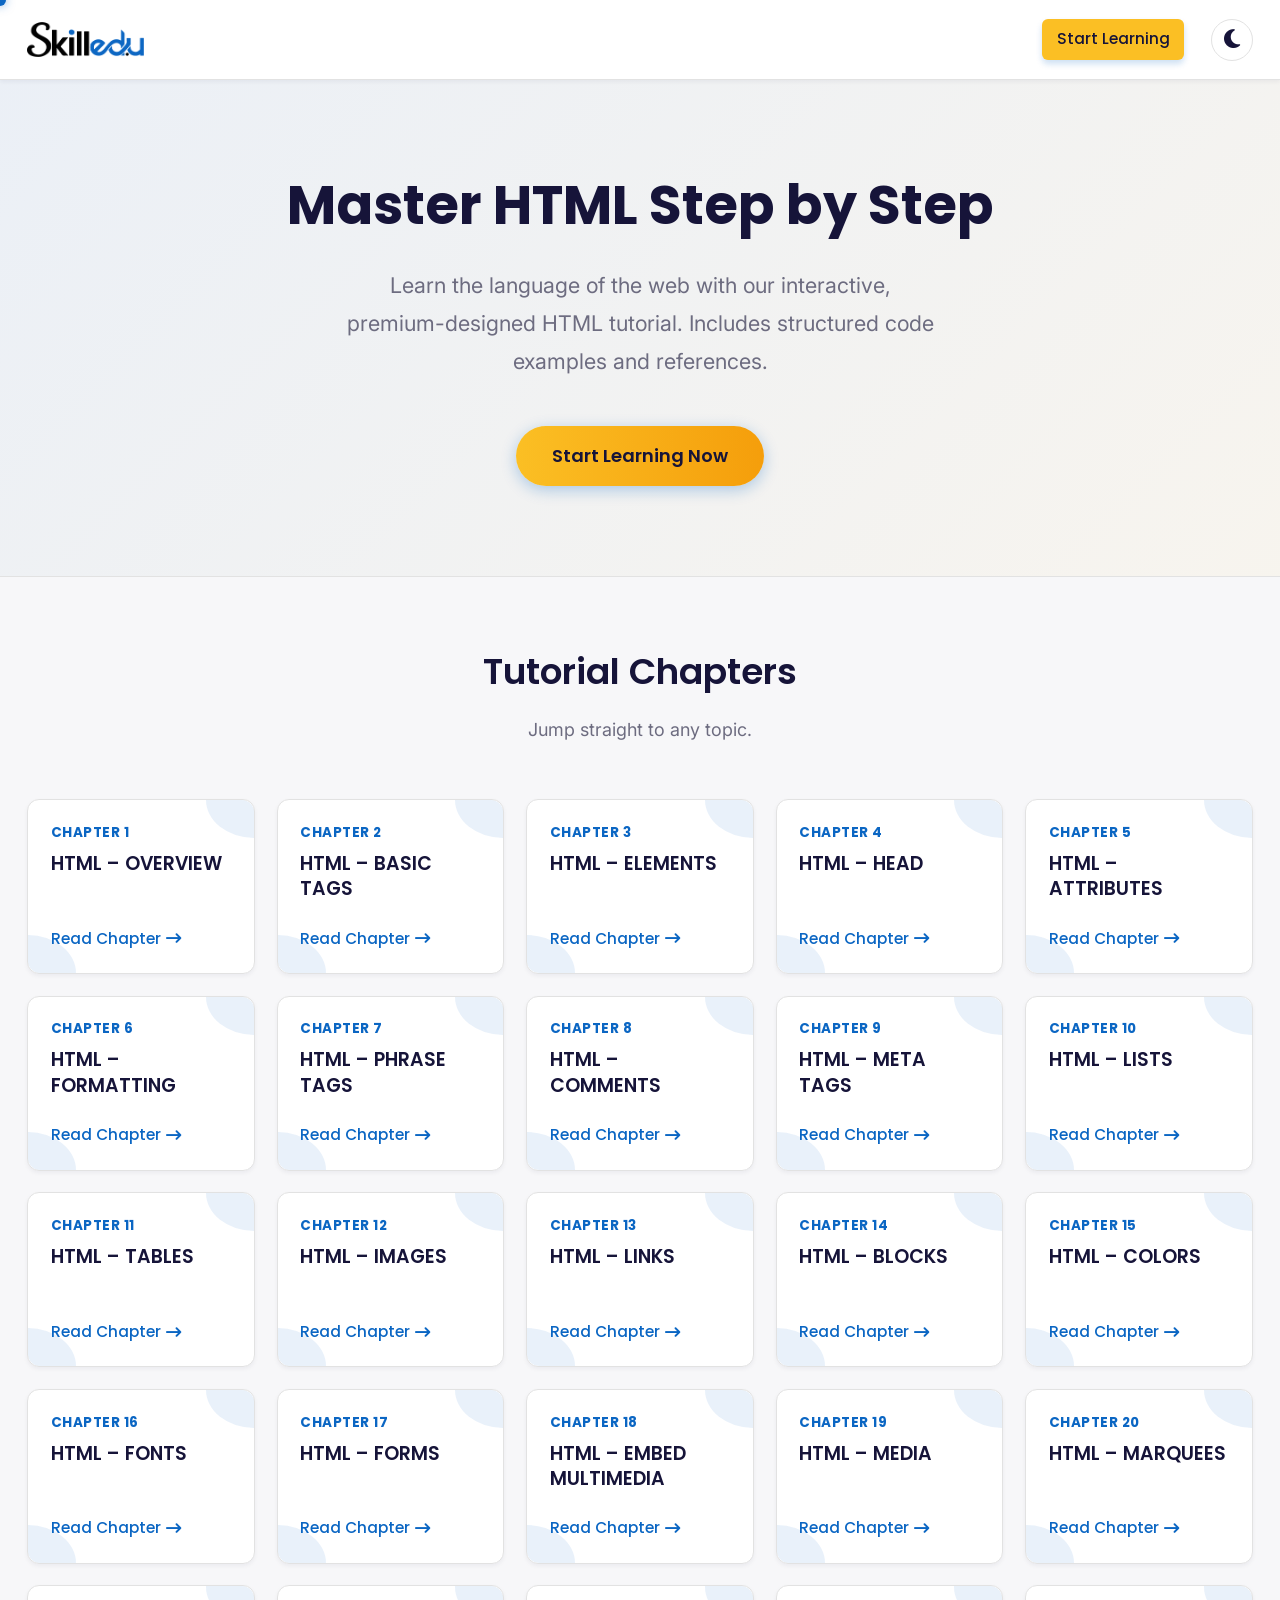
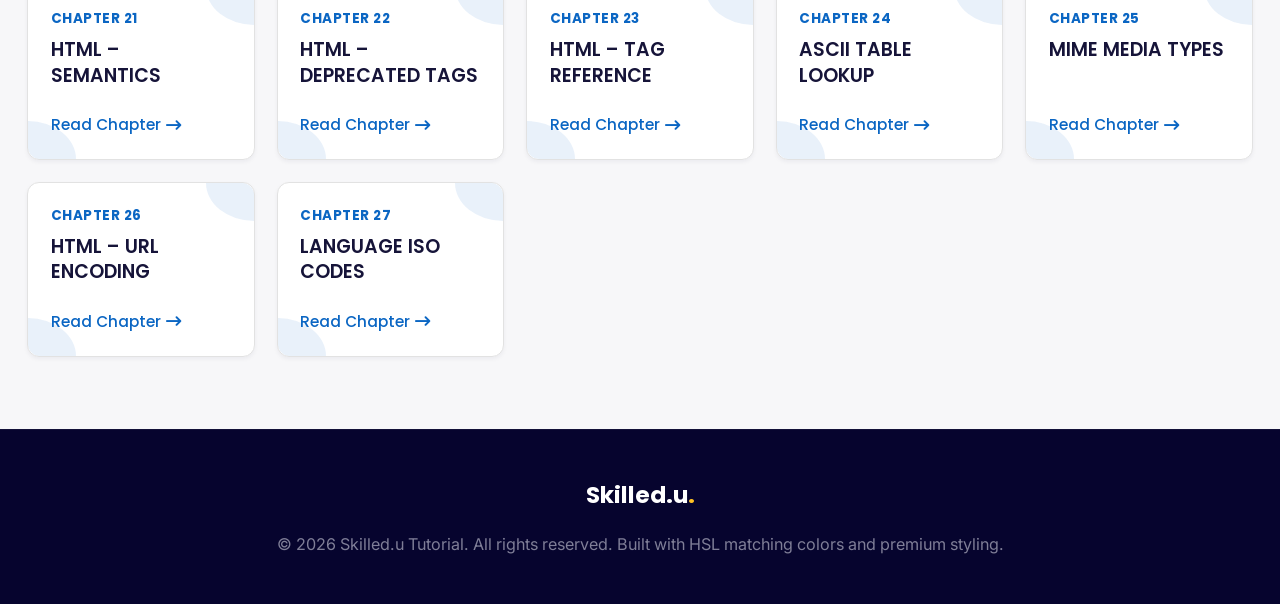
==== commit f9d47f54: "Refine cards: Compact size and website matching colors with smooth corner hover effect" ====
--- a/index.html
+++ b/index.html
@@ -20,7 +20,7 @@
   <meta name="author" content="Skilled.u">
   <meta http-equiv="content-language" content="en">
   <meta name="theme-color" content="#0b66c3">
-  <link rel="stylesheet" href="assets/css/style.css">
+  <link rel="stylesheet" href="assets/css/style.css?v=2">
   <!-- FontAwesome Icons for Theme Toggle & UI Elements -->
   <link rel="stylesheet" href="https://cdnjs.cloudflare.com/ajax/libs/font-awesome/6.4.0/css/all.min.css">
   <!-- REPLACE WITH ACTUAL DOMAIN -->
--- a/assets/css/style.css
+++ b/assets/css/style.css
@@ -381,26 +381,27 @@
 
 .chapters-grid {
   display: grid;
-  grid-template-columns: repeat(auto-fill, minmax(280px, 1fr));
-  gap: 1.8rem;
-}
-
-/* From Uiverse.io by eslam-hany - adapted for Chapter Cards */
+  grid-template-columns: repeat(auto-fill, minmax(210px, 1fr));
+  gap: 1.2rem;
+}
+
+/* From Uiverse.io by eslam-hany - adapted for Chapter Cards (Website theme & compact size) */
 .chapter-card,
 .card {
   position: relative;
   width: 100%;
-  min-height: 260px;
-  background: mediumturquoise;
+  min-height: 175px;
+  background-color: var(--panel-bg);
+  border: 1px solid var(--border-color);
   display: flex;
   flex-direction: column;
   justify-content: space-between;
-  border-radius: 15px;
+  border-radius: 12px;
   cursor: pointer;
-  padding: 1.8rem;
+  padding: 1.15rem 1.25rem;
   overflow: hidden;
-  box-shadow: 0 4px 15px rgba(0, 0, 0, 0.08);
-  transition: transform 0.3s ease, box-shadow 0.3s ease;
+  box-shadow: var(--shadow-sm);
+  transition: transform 0.3s ease, box-shadow 0.3s ease, border-color 0.3s ease, background-color var(--transition-speed);
   z-index: 1;
 }
 
@@ -410,37 +411,45 @@
 .card::after {
   position: absolute;
   content: "";
-  width: 20%;
-  height: 20%;
+  width: 22%;
+  height: 22%;
+  max-width: 48px;
+  max-height: 48px;
   display: flex;
   align-items: center;
   justify-content: center;
-  font-size: 22px;
-  font-weight: bold;
-  background-color: lightblue;
-  transition: all 0.5s ease;
+  background-color: rgba(11, 102, 195, 0.09);
+  transition: all 0.4s cubic-bezier(0.4, 0, 0.2, 1);
   z-index: 2;
-  color: #161439;
+  color: #ffffff;
+}
+
+body.dark-mode .chapter-card::before,
+body.dark-mode .chapter-card::after,
+body.dark-mode .card::before,
+body.dark-mode .card::after {
+  background-color: rgba(11, 102, 195, 0.22);
 }
 
 .chapter-card::before,
 .card::before {
   top: 0;
   right: 0;
-  border-radius: 0 15px 0 100%;
+  border-radius: 0 12px 0 100%;
 }
 
 .chapter-card::after,
 .card::after {
   bottom: 0;
   left: 0;
-  border-radius: 0 100% 0 15px;
+  border-radius: 0 100% 0 12px;
 }
 
 .chapter-card:hover,
 .card:hover {
-  transform: translateY(-5px);
-  box-shadow: 0 12px 25px rgba(0, 0, 0, 0.15);
+  transform: translateY(-4px);
+  box-shadow: var(--shadow-md);
+  border-color: var(--primary-color);
 }
 
 .chapter-card:hover::before,
@@ -449,18 +458,21 @@
 .card:hover::after {
   width: 100%;
   height: 100%;
-  border-radius: 15px;
-  transition: all 0.5s ease;
+  max-width: 100%;
+  max-height: 100%;
+  border-radius: 12px;
+  background-color: var(--primary-color);
+  transition: all 0.4s cubic-bezier(0.4, 0, 0.2, 1);
 }
 
 .chapter-card:hover::after,
 .card:hover::after {
-  content: "READ CHAPTER →";
+  content: "Read Chapter →";
   font-family: var(--font-heading);
-  font-size: 1.25rem;
-  font-weight: 700;
+  font-size: 0.95rem;
+  font-weight: 600;
   white-space: nowrap;
-  letter-spacing: 0.5px;
+  letter-spacing: 0.3px;
   z-index: 3;
 }
 
@@ -469,7 +481,7 @@
 .chapter-card .card-footer {
   position: relative;
   z-index: 1;
-  transition: opacity 0.25s ease, transform 0.25s ease;
+  transition: opacity 0.2s ease, transform 0.2s ease;
 }
 
 .chapter-card:hover .chapter-number,
@@ -481,31 +493,32 @@
 
 .chapter-card .chapter-number {
   font-family: var(--font-heading);
-  font-size: 0.85rem;
+  font-size: 0.75rem;
   font-weight: 700;
-  color: #0b3954;
+  color: var(--primary-color);
   text-transform: uppercase;
   letter-spacing: 0.5px;
-  margin-bottom: 0.5rem;
+  margin-bottom: 0.35rem;
 }
 
 .chapter-card .chapter-title {
-  font-size: 1.25rem;
-  font-weight: 700;
+  font-size: 1.05rem;
+  font-weight: 600;
   line-height: 1.35;
-  margin-bottom: 1rem;
-  color: #161439;
+  margin-bottom: 0.8rem;
+  color: var(--heading-color);
+  transition: color var(--transition-speed);
 }
 
 .chapter-card .card-footer {
   margin-top: auto;
   font-family: var(--font-heading);
-  font-weight: 600;
-  font-size: 0.95rem;
-  color: #0b3954;
+  font-weight: 500;
+  font-size: 0.85rem;
+  color: var(--primary-color);
   display: flex;
   align-items: center;
-  gap: 6px;
+  gap: 5px;
   transition: gap 0.2s;
 }
 
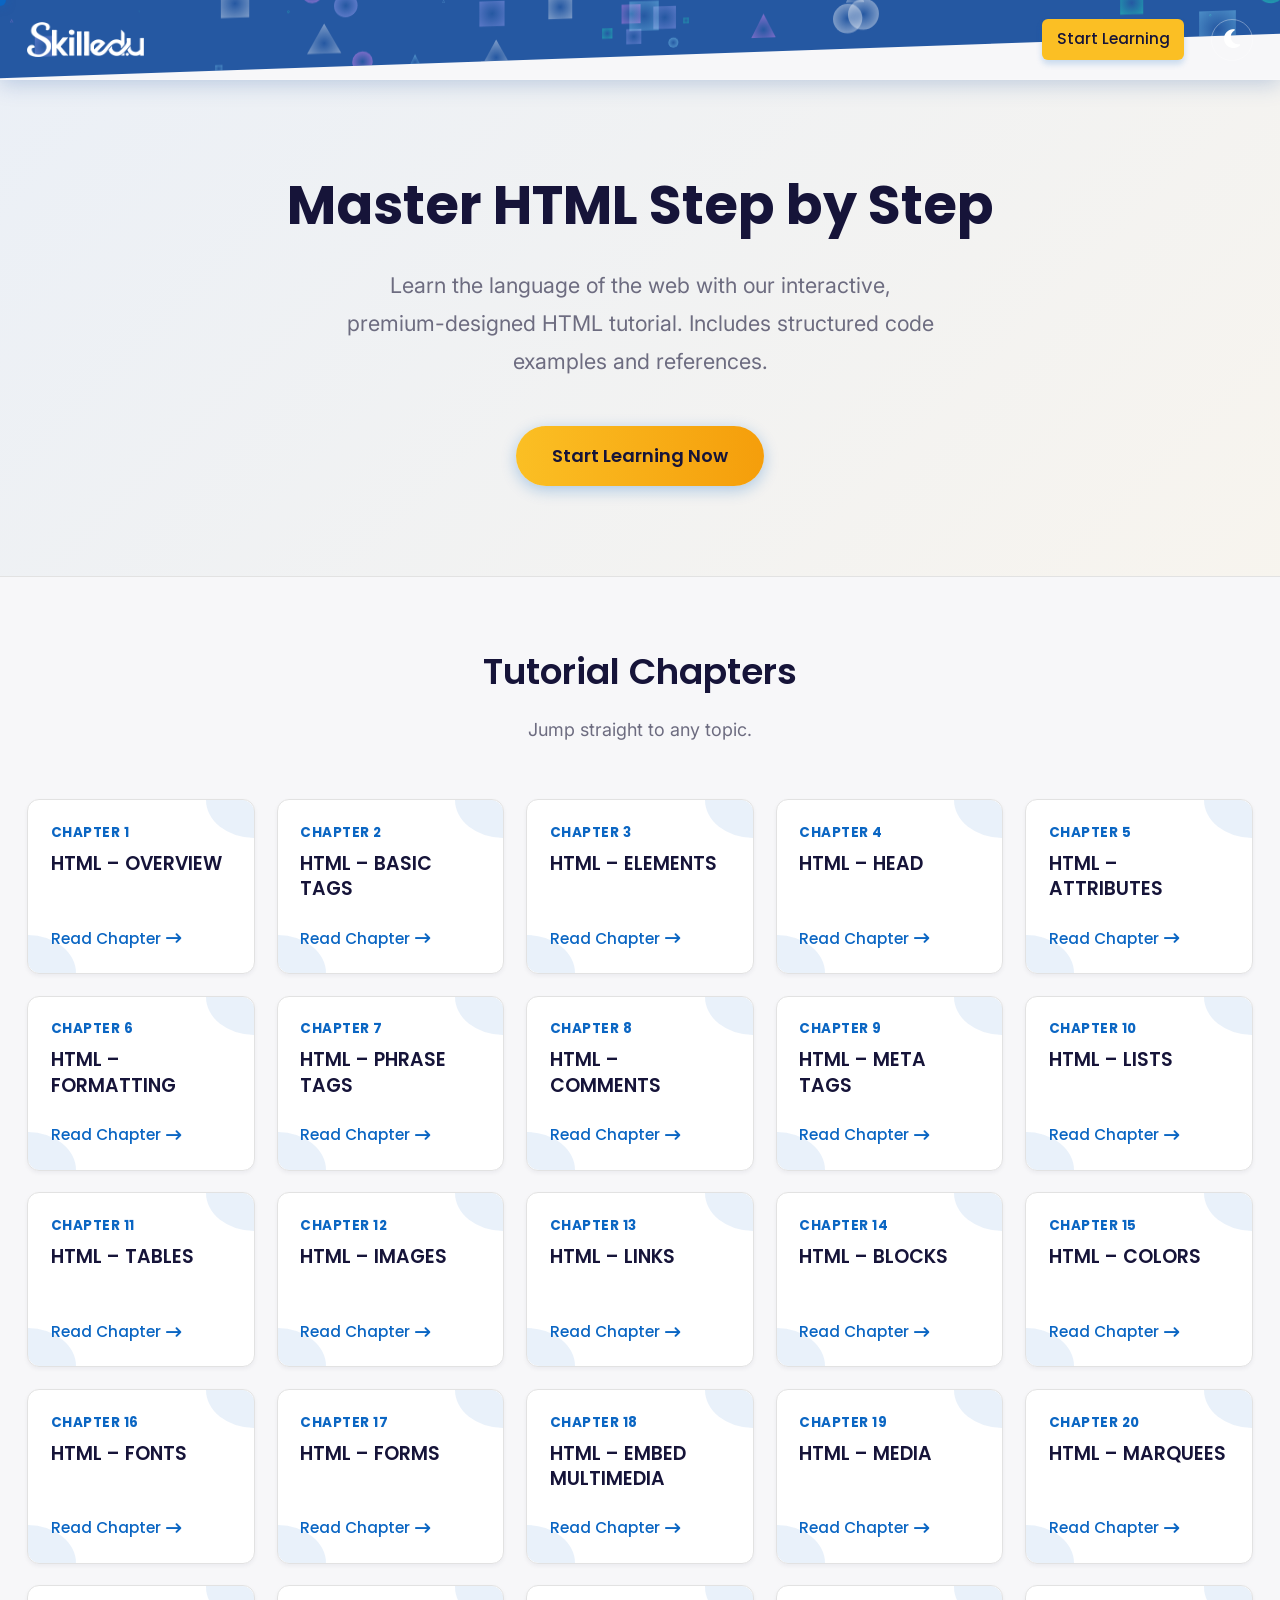
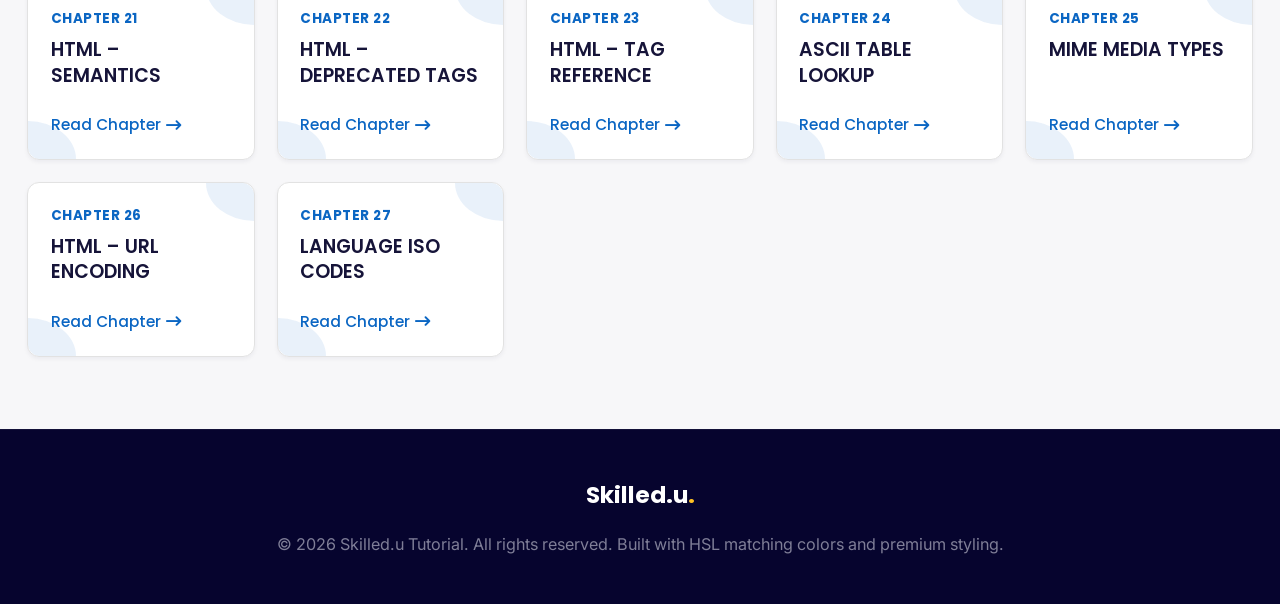
==== commit 7d0b3d8b: "Integrate Finisher Header animated canvas in main-header" ====
--- a/index.html
+++ b/index.html
@@ -20,7 +20,7 @@
   <meta name="author" content="Skilled.u">
   <meta http-equiv="content-language" content="en">
   <meta name="theme-color" content="#0b66c3">
-  <link rel="stylesheet" href="assets/css/style.css?v=2">
+  <link rel="stylesheet" href="assets/css/style.css?v=3">
   <!-- FontAwesome Icons for Theme Toggle & UI Elements -->
   <link rel="stylesheet" href="https://cdnjs.cloudflare.com/ajax/libs/font-awesome/6.4.0/css/all.min.css">
   <!-- REPLACE WITH ACTUAL DOMAIN -->
@@ -44,8 +44,8 @@
   <!-- Custom Cursor -->
   <div class="custom-cursor" id="customCursor"></div>
 
-  <!-- Sticky Header -->
-  <header class="main-header" id="mainHeader">
+  <!-- Sticky Header with Finisher Animated Canvas -->
+  <header class="main-header finisher-header" id="mainHeader">
     <div class="container header-container">
       <a href="index.html" class="logo-link">
         <img src="assets/images/skilledu-logo-cropped.png" alt="Skilled.u HTML Tutorial Logo" class="navbar-logo navbar-logo-light">
@@ -173,6 +173,50 @@
       }
     });
   </script>
+
+  <!-- Finisher Header Canvas Script & Configuration -->
+  <script src="assets/js/finisher-header.es5.min.js" type="text/javascript"></script>
+  <script type="text/javascript">
+    new FinisherHeader({
+      "count": 36,
+      "size": {
+        "min": 1,
+        "max": 38,
+        "pulse": 0
+      },
+      "speed": {
+        "x": {
+          "min": 0,
+          "max": 0.4
+        },
+        "y": {
+          "min": 0,
+          "max": 0.1
+        }
+      },
+      "colors": {
+        "background": "#2558a2",
+        "particles": [
+          "#ffffff",
+          "#87ddfe",
+          "#acaaff",
+          "#1bffc2",
+          "#f88aff"
+        ]
+      },
+      "blending": "screen",
+      "opacity": {
+        "center": 0,
+        "edge": 0.4
+      },
+      "skew": -2,
+      "shapes": [
+        "c",
+        "s",
+        "t"
+      ]
+    });
+  </script>
 </body>
 
 </html>
--- a/assets/css/style.css
+++ b/assets/css/style.css
@@ -146,6 +146,38 @@
   transition: background-color var(--transition-speed), border-color var(--transition-speed);
 }
 
+/* Finisher Header Canvas Integration */
+.main-header.finisher-header {
+  position: sticky;
+  overflow: hidden;
+  background-color: transparent !important;
+  border-bottom: 1px solid rgba(255, 255, 255, 0.18);
+  box-shadow: 0 4px 20px rgba(37, 88, 162, 0.25);
+}
+
+.main-header.finisher-header .header-container {
+  position: relative;
+  z-index: 2;
+}
+
+.main-header.finisher-header .navbar-logo-light {
+  display: none !important;
+}
+
+.main-header.finisher-header .navbar-logo-dark {
+  display: block !important;
+}
+
+.main-header.finisher-header .theme-toggle-btn {
+  border-color: rgba(255, 255, 255, 0.35);
+  color: #ffffff;
+}
+
+.main-header.finisher-header .theme-toggle-btn:hover {
+  background-color: rgba(255, 255, 255, 0.15);
+  border-color: #ffffff;
+}
+
 .header-container {
   display: flex;
   justify-content: space-between;
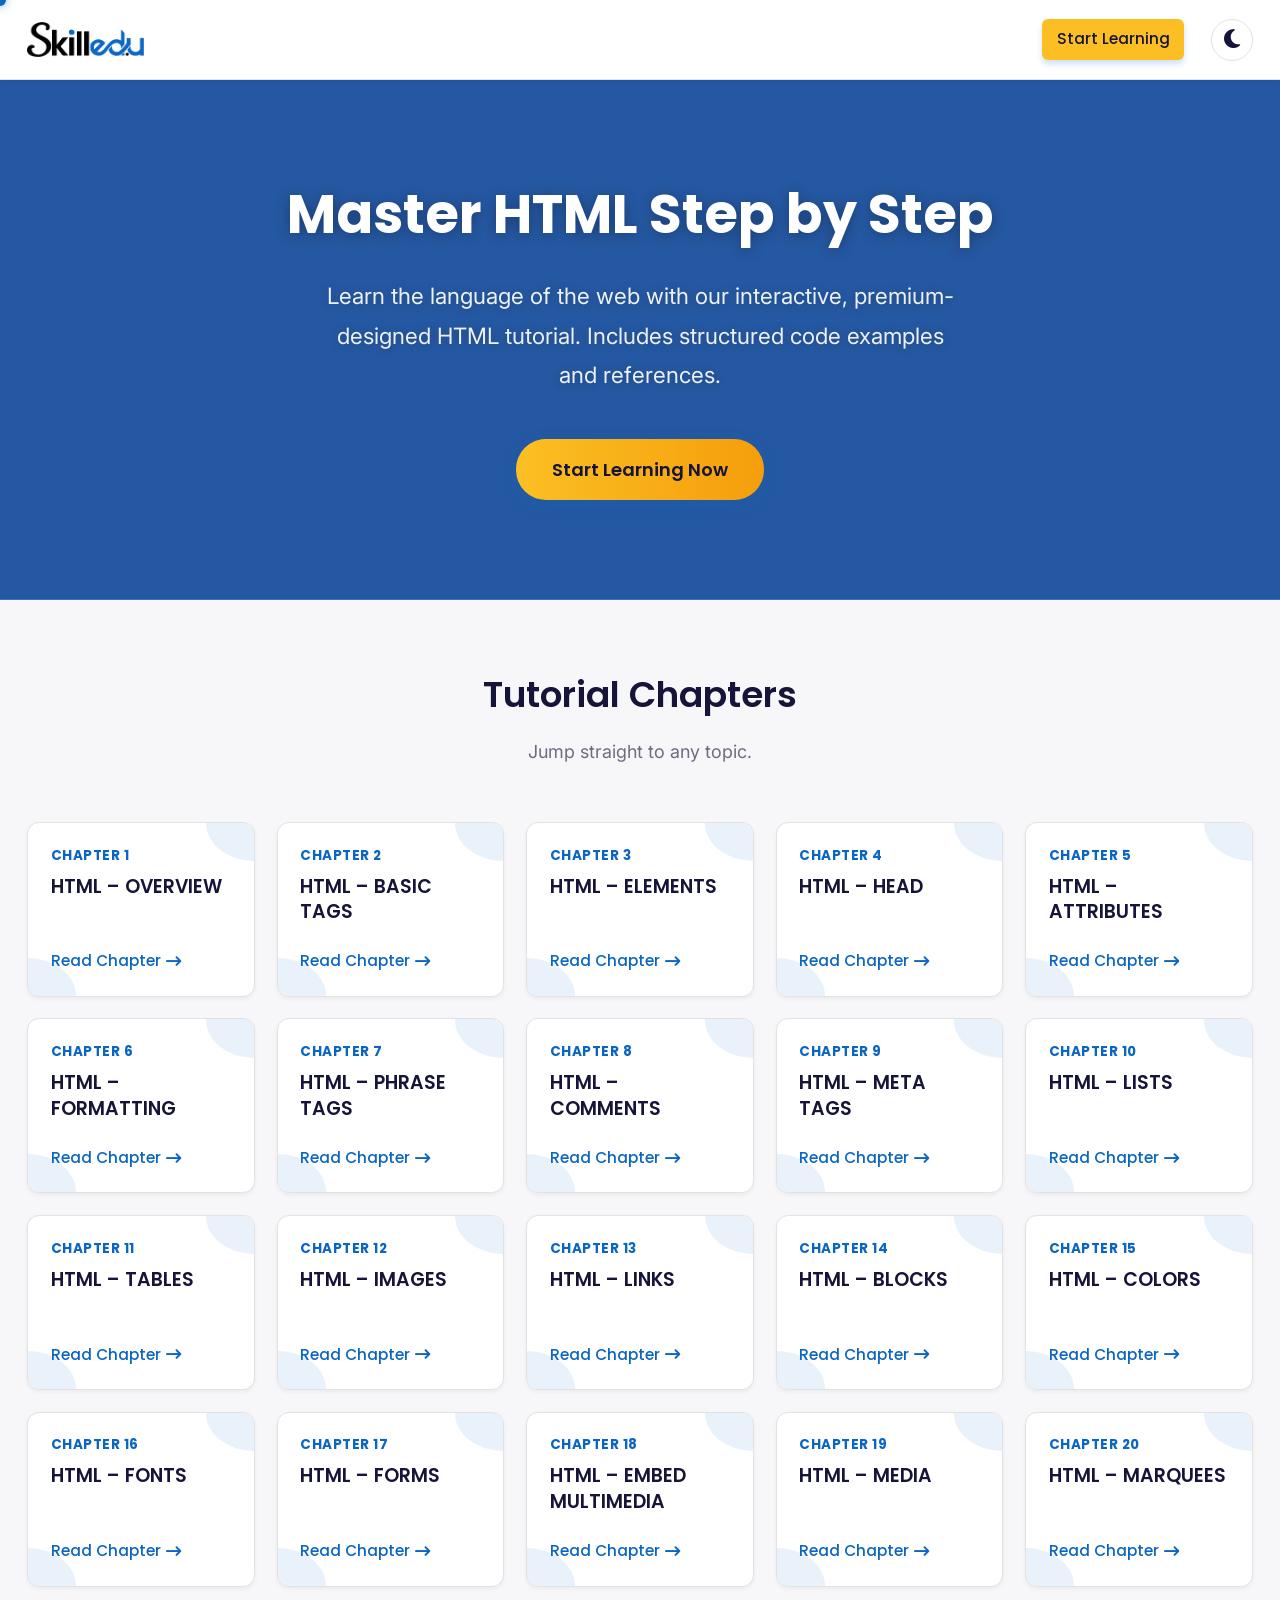
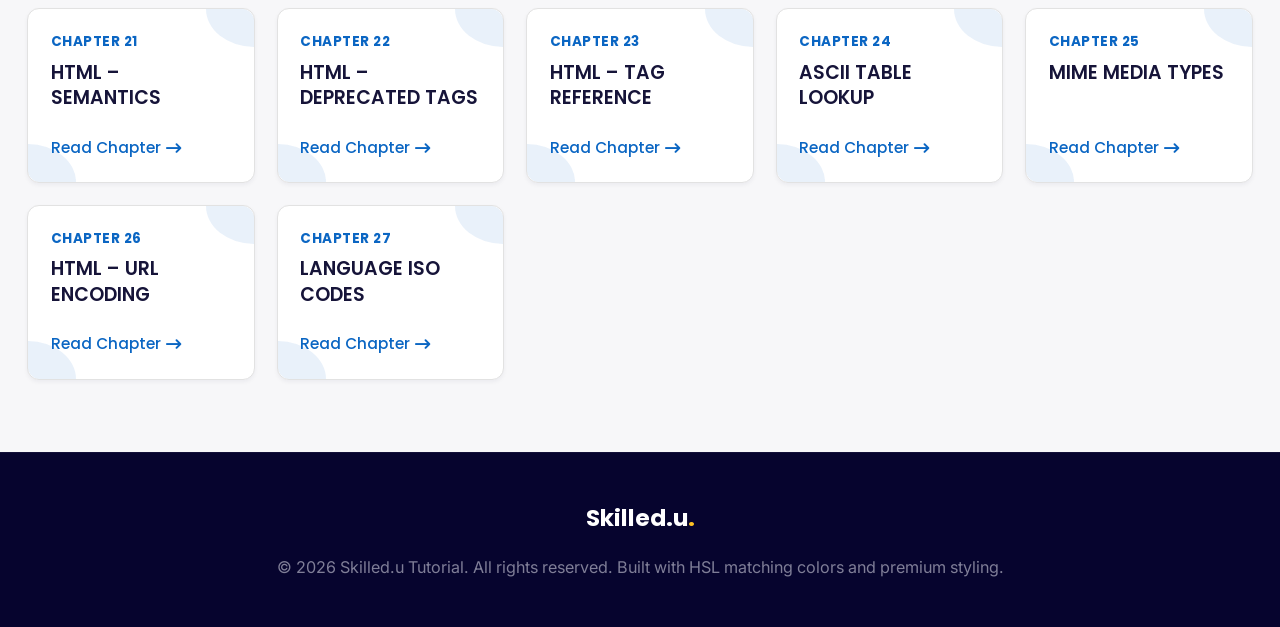
==== commit 66be8686: "Move Finisher Header animated canvas to main hero heading section" ====
--- a/index.html
+++ b/index.html
@@ -20,7 +20,7 @@
   <meta name="author" content="Skilled.u">
   <meta http-equiv="content-language" content="en">
   <meta name="theme-color" content="#0b66c3">
-  <link rel="stylesheet" href="assets/css/style.css?v=3">
+  <link rel="stylesheet" href="assets/css/style.css?v=4">
   <!-- FontAwesome Icons for Theme Toggle & UI Elements -->
   <link rel="stylesheet" href="https://cdnjs.cloudflare.com/ajax/libs/font-awesome/6.4.0/css/all.min.css">
   <!-- REPLACE WITH ACTUAL DOMAIN -->
@@ -44,8 +44,8 @@
   <!-- Custom Cursor -->
   <div class="custom-cursor" id="customCursor"></div>
 
-  <!-- Sticky Header with Finisher Animated Canvas -->
-  <header class="main-header finisher-header" id="mainHeader">
+  <!-- Sticky Header -->
+  <header class="main-header" id="mainHeader">
     <div class="container header-container">
       <a href="index.html" class="logo-link">
         <img src="assets/images/skilledu-logo-cropped.png" alt="Skilled.u HTML Tutorial Logo" class="navbar-logo navbar-logo-light">
@@ -65,8 +65,8 @@
     </div>
   </header>
 
-  <!-- Hero Section -->
-  <section class="hero-section">
+  <!-- Hero Main Heading Section with Finisher Animated Canvas -->
+  <section class="hero-section finisher-header" id="heroSection">
     <div class="container">
       <h1 class="hero-title">Master HTML Step by Step</h1>
       <p class="hero-subtitle">Learn the language of the web with our interactive, premium-designed HTML tutorial.
--- a/assets/css/style.css
+++ b/assets/css/style.css
@@ -146,38 +146,6 @@
   transition: background-color var(--transition-speed), border-color var(--transition-speed);
 }
 
-/* Finisher Header Canvas Integration */
-.main-header.finisher-header {
-  position: sticky;
-  overflow: hidden;
-  background-color: transparent !important;
-  border-bottom: 1px solid rgba(255, 255, 255, 0.18);
-  box-shadow: 0 4px 20px rgba(37, 88, 162, 0.25);
-}
-
-.main-header.finisher-header .header-container {
-  position: relative;
-  z-index: 2;
-}
-
-.main-header.finisher-header .navbar-logo-light {
-  display: none !important;
-}
-
-.main-header.finisher-header .navbar-logo-dark {
-  display: block !important;
-}
-
-.main-header.finisher-header .theme-toggle-btn {
-  border-color: rgba(255, 255, 255, 0.35);
-  color: #ffffff;
-}
-
-.main-header.finisher-header .theme-toggle-btn:hover {
-  background-color: rgba(255, 255, 255, 0.15);
-  border-color: #ffffff;
-}
-
 .header-container {
   display: flex;
   justify-content: space-between;
@@ -299,28 +267,40 @@
   cursor: pointer;
 }
 
-/* Hero Section (Landing Page) */
+/* Hero Section (Landing Page) with Finisher Header */
 .hero-section {
-  padding: 5rem 0;
+  position: relative;
+  overflow: hidden;
+  padding: 5.5rem 0;
+  min-height: 320px;
   text-align: center;
-  background: linear-gradient(135deg, rgba(11, 102, 195, 0.05) 0%, rgba(255, 194, 36, 0.05) 100%);
-  border-bottom: 1px solid var(--border-color);
+  background-color: #2558a2;
+  border-bottom: 1px solid rgba(255, 255, 255, 0.15);
   transition: border-color var(--transition-speed);
+}
+
+.hero-section .container {
+  position: relative;
+  z-index: 2;
 }
 
 .hero-title {
   font-size: 3rem;
   font-weight: 700;
   margin-bottom: 1.5rem;
+  color: #ffffff !important;
+  text-shadow: 0 2px 14px rgba(0, 0, 0, 0.3);
   opacity: 0;
   animation: fadeInUp 1s ease-out forwards;
   animation-delay: 0.3s;
 }
 
 .hero-subtitle {
-  font-size: 1.2rem;
-  max-width: 600px;
+  font-size: 1.25rem;
+  max-width: 650px;
   margin: 0 auto 2.5rem auto;
+  color: rgba(255, 255, 255, 0.92) !important;
+  text-shadow: 0 1px 8px rgba(0, 0, 0, 0.25);
   opacity: 0;
   animation: fadeInUp 1s ease-out forwards;
   animation-delay: 0.5s;
